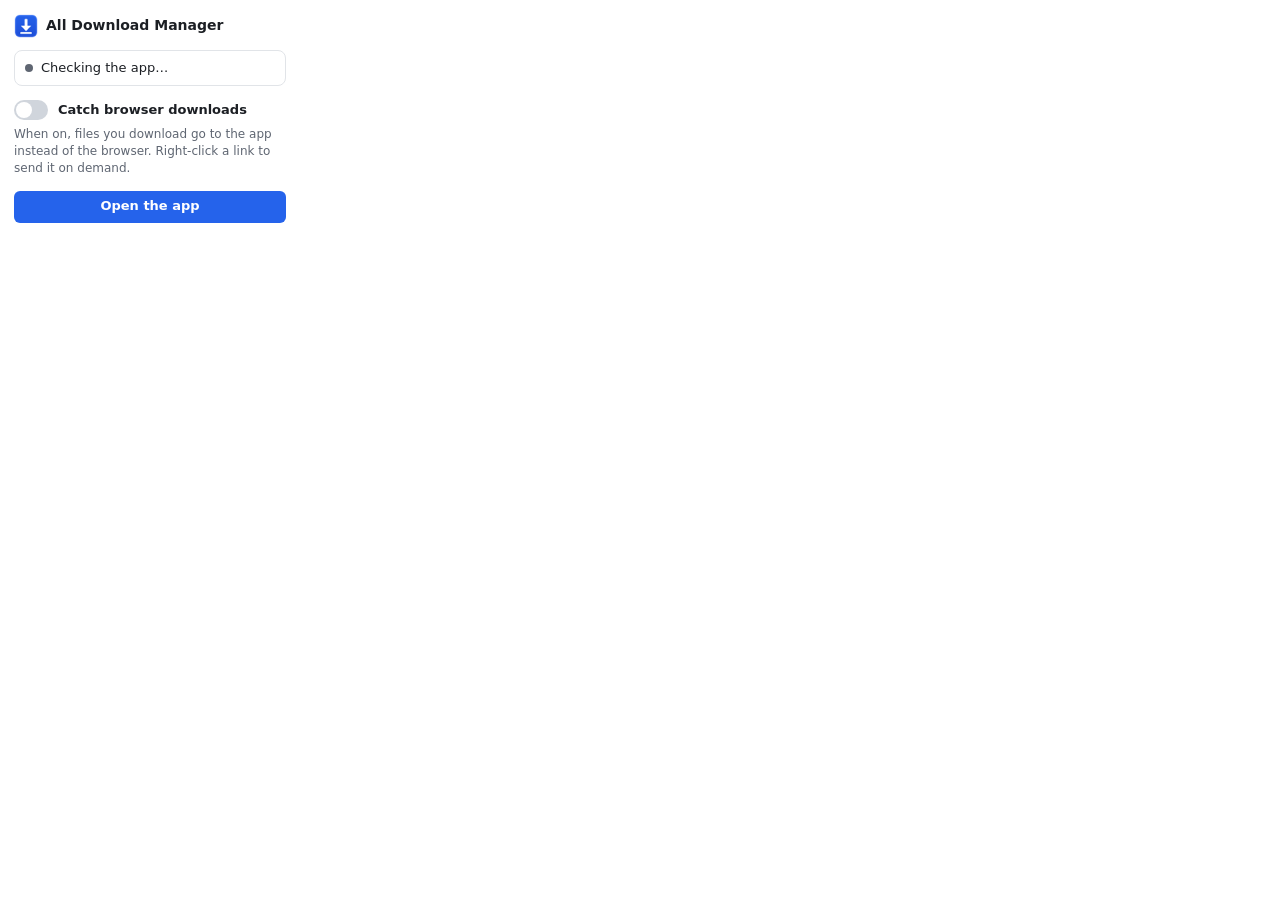
==== extension/popup.html @ e606134a "Add Chrome/Brave/Edge extension and Native Messaging bridge - extension (Manifest V3): catches brows" ====
<!doctype html>
<html lang="en">
<head>
  <meta charset="utf-8">
  <title>All Download Manager</title>
  <link rel="stylesheet" href="popup.css">
</head>
<body>
  <header>
    <img src="icons/32.png" alt="" width="24" height="24">
    <h1>All Download Manager</h1>
  </header>

  <div id="status" class="status checking">
    <span class="dot"></span><span id="status-text">Checking the app…</span>
  </div>
  <p id="error" class="error" hidden></p>

  <label class="toggle">
    <input type="checkbox" id="catch">
    <span class="switch"></span>
    <span>Catch browser downloads</span>
  </label>
  <p class="hint">When on, files you download go to the app instead of the browser. Right-click a link to send it on demand.</p>

  <button id="open" class="btn">Open the app</button>

  <script src="popup.js"></script>
</body>
</html>
---- extension/popup.css ----
:root {
  color-scheme: light;
  --bg: #ffffff; --text: #1c1f24; --muted: #5f6672; --border: #e1e4e8;
  --accent: #2563eb; --ok: #16a34a; --warn: #b45309; --danger: #dc2626; --track: #d0d5dc;
}
@media (prefers-color-scheme: dark) {
  :root {
    color-scheme: dark;
    --bg: #1f2227; --text: #e7e9ec; --muted: #9aa1ab; --border: #33373e;
    --accent: #4f8cff; --ok: #34d399; --warn: #fbbf24; --danger: #f87171; --track: #454a52;
  }
}
* { box-sizing: border-box; }
body {
  width: 300px; margin: 0; padding: 14px;
  background: var(--bg); color: var(--text);
  font: 13px/1.4 "Segoe UI", system-ui, sans-serif;
}
header { display: flex; align-items: center; gap: 8px; margin-bottom: 12px; }
h1 { font-size: 14px; margin: 0; }
.status { display: flex; align-items: center; gap: 8px; padding: 8px 10px; border: 1px solid var(--border); border-radius: 8px; }
.dot { width: 8px; height: 8px; border-radius: 50%; background: var(--muted); flex: none; }
.status.ok .dot { background: var(--ok); }
.status.idle .dot { background: var(--warn); }
.status.missing .dot { background: var(--danger); }
.error { color: var(--danger); margin: 8px 0 0; font-size: 12px; }
.toggle { display: flex; align-items: center; gap: 10px; margin-top: 14px; cursor: pointer; font-weight: 600; }
.toggle input { position: absolute; opacity: 0; }
.switch { width: 34px; height: 20px; border-radius: 10px; background: var(--track); position: relative; flex: none; transition: background .15s; }
.switch::after { content: ""; position: absolute; top: 2px; left: 2px; width: 16px; height: 16px; border-radius: 50%; background: #fff; transition: transform .15s; }
.toggle input:checked + .switch { background: var(--accent); }
.toggle input:checked + .switch::after { transform: translateX(14px); }
.toggle input:focus-visible + .switch { outline: 2px solid var(--accent); outline-offset: 2px; }
.hint { color: var(--muted); font-size: 12px; margin: 6px 0 14px; }
.btn {
  width: 100%; height: 32px; border: 0; border-radius: 6px; cursor: pointer;
  background: var(--accent); color: #fff; font: inherit; font-weight: 600;
}
.btn:disabled { opacity: .5; cursor: default; }
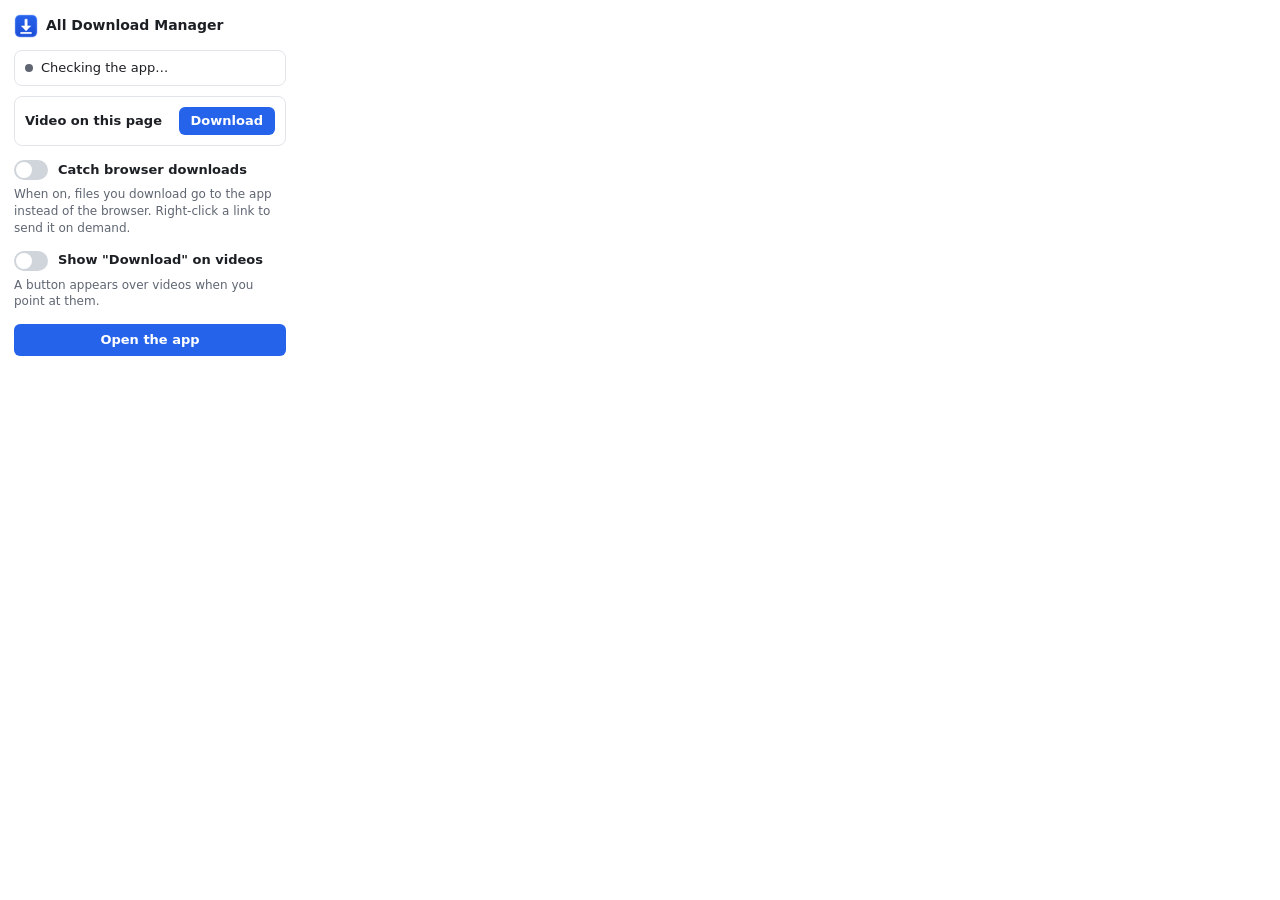
==== commit 0033874b: "Add video and audio downloads with yt-dlp, and media detection - engine: video/audio download kind t" ====
--- a/extension/popup.html
+++ b/extension/popup.html
@@ -16,6 +16,19 @@
   </div>
   <p id="error" class="error" hidden></p>
 
+  <section id="page-video" class="card" hidden>
+    <div class="card-text">
+      <b>Video on this page</b>
+      <span id="page-title" class="muted"></span>
+    </div>
+    <button id="page-download" class="btn small">Download</button>
+  </section>
+
+  <section id="media" hidden>
+    <h2>Media found on this page</h2>
+    <ul id="media-list"></ul>
+  </section>
+
   <label class="toggle">
     <input type="checkbox" id="catch">
     <span class="switch"></span>
@@ -23,8 +36,16 @@
   </label>
   <p class="hint">When on, files you download go to the app instead of the browser. Right-click a link to send it on demand.</p>
 
+  <label class="toggle">
+    <input type="checkbox" id="video-button">
+    <span class="switch"></span>
+    <span>Show "Download" on videos</span>
+  </label>
+  <p class="hint">A button appears over videos when you point at them.</p>
+
   <button id="open" class="btn">Open the app</button>
 
+  <script src="sites.js"></script>
   <script src="popup.js"></script>
 </body>
 </html>
--- a/extension/popup.css
+++ b/extension/popup.css
@@ -37,3 +37,23 @@
   background: var(--accent); color: #fff; font: inherit; font-weight: 600;
 }
 .btn:disabled { opacity: .5; cursor: default; }
+.btn.small { width: auto; height: 28px; padding: 0 12px; flex: none; }
+.muted { color: var(--muted); }
+h2 { font-size: 12px; margin: 14px 0 6px; color: var(--muted); font-weight: 600; }
+.card {
+  display: flex; align-items: center; gap: 10px; margin-top: 10px;
+  padding: 10px; border: 1px solid var(--border); border-radius: 8px;
+}
+.card-text { display: flex; flex-direction: column; min-width: 0; flex: 1; }
+.card-text .muted { font-size: 12px; white-space: nowrap; overflow: hidden; text-overflow: ellipsis; }
+#media-list { list-style: none; margin: 0; padding: 0; max-height: 220px; overflow: auto; border: 1px solid var(--border); border-radius: 8px; }
+#media-list li { display: flex; align-items: center; gap: 8px; padding: 7px 8px; border-top: 1px solid var(--border); }
+#media-list li:first-child { border-top: 0; }
+.kind { flex: none; width: 44px; text-align: center; font-size: 10px; font-weight: 700; padding: 2px 0; border-radius: 4px; color: #fff; background: #db2777; }
+.kind.Audio { background: #9333ea; }
+.kind.HLS, .kind.DASH { background: #0891b2; }
+.item-text { flex: 1; min-width: 0; display: flex; flex-direction: column; }
+.item-name { white-space: nowrap; overflow: hidden; text-overflow: ellipsis; }
+.item-size { font-size: 11px; color: var(--muted); }
+.icon-btn { flex: none; width: 28px; height: 28px; border: 0; border-radius: 6px; background: transparent; color: var(--accent); cursor: pointer; font-size: 15px; }
+.icon-btn:hover { background: var(--border); }
